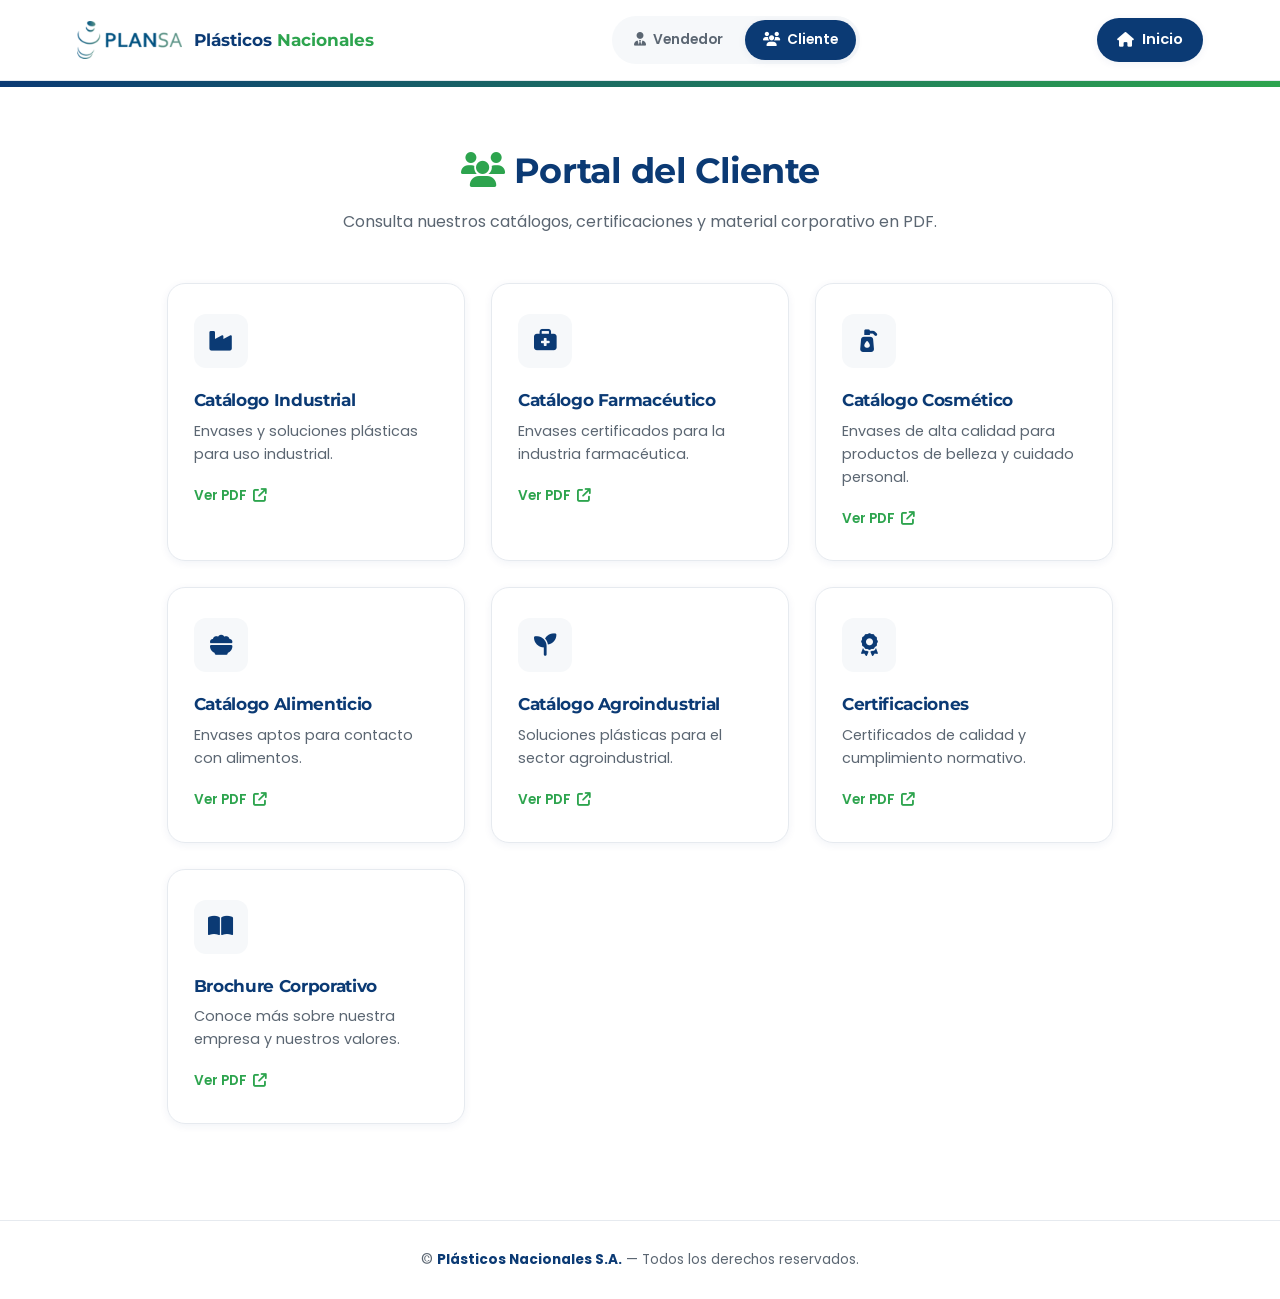
==== cliente.html @ 2fb3976a "Add files via upload" ====
<!DOCTYPE html>
<html lang="es">
<head>
  <meta charset="UTF-8">
  <meta name="viewport" content="width=device-width, initial-scale=1.0">
  <title>Portal Cliente | Plásticos Nacionales S.A.</title>
  <meta name="description" content="Catálogos, certificaciones y material corporativo de Plásticos Nacionales S.A.">

  <link rel="preconnect" href="https://fonts.googleapis.com">
  <link rel="preconnect" href="https://fonts.gstatic.com" crossorigin>
  <link href="https://fonts.googleapis.com/css2?family=Montserrat:wght@600;700;800&family=Poppins:wght@400;500;600&display=swap" rel="stylesheet">

  <link rel="stylesheet" href="https://cdnjs.cloudflare.com/ajax/libs/font-awesome/6.5.1/css/all.min.css">

  <link rel="stylesheet" href="css/estilos.css">
</head>
<body>

  <!-- ============================================================
       BARRA SUPERIOR
       ============================================================ -->
  <header class="navbar">
    <a href="index.html" class="navbar__marca">
      <img src="img/logo.png" alt="Logo Plásticos Nacionales" class="navbar__logo">
      <span class="navbar__nombre">Plásticos <span>Nacionales</span></span>
    </a>

    <!-- Selector rápido para saltar entre el portal de Vendedor y el de Cliente -->
    <nav class="navbar__tabs" aria-label="Cambiar de portal">
      <a href="vendedor.html" class="navbar__tab">
        <i class="fa-solid fa-user-tie"></i><span> Vendedor</span>
      </a>
      <a href="cliente.html" class="navbar__tab activo">
        <i class="fa-solid fa-users"></i><span> Cliente</span>
      </a>
    </nav>

    <a href="index.html" class="btn-inicio">
      <i class="fa-solid fa-house"></i>
      <span>Inicio</span>
    </a>
  </header>
  <div class="ola-decorativa" aria-hidden="true"></div>

  <!-- ============================================================
       CONTENIDO: CATÁLOGOS DEL CLIENTE
       ============================================================ -->
  <main class="contenido">

    <div class="contenido__encabezado">
      <h1><i class="fa-solid fa-users" style="color:var(--verde-corporativo); margin-right:10px;"></i>Portal del Cliente</h1>
      <p>Consulta nuestros catálogos, certificaciones y material corporativo en PDF.</p>
    </div>

    <!-- ============================================================
         TARJETAS DE CATÁLOGOS
         ------------------------------------------------------------
         👉 CÓMO CAMBIAR LOS ARCHIVOS PDF:
         Reemplaza el archivo correspondiente dentro de la carpeta
         /pdf/ manteniendo el MISMO NOMBRE (por ejemplo catalogo1.pdf),
         o bien cambia el valor de href="" por la nueva ruta.

         Todas las tarjetas abren el PDF en una pestaña nueva
         (target="_blank").
         ============================================================ -->
    <div class="grid-tarjetas">

      <a href="pdf/catalogo1.pdf" target="_blank" rel="noopener noreferrer" class="tarjeta">
        <div class="tarjeta__icono"><i class="fa-solid fa-industry"></i></div>
        <h3 class="tarjeta__titulo">Catálogo Industrial</h3>
        <p class="tarjeta__desc">Envases y soluciones plásticas para uso industrial.</p>
        <span class="tarjeta__enlace">Ver PDF <i class="fa-solid fa-arrow-up-right-from-square"></i></span>
      </a>

      <a href="pdf/catalogo2.pdf" target="_blank" rel="noopener noreferrer" class="tarjeta">
        <div class="tarjeta__icono"><i class="fa-solid fa-briefcase-medical"></i></div>
        <h3 class="tarjeta__titulo">Catálogo Farmacéutico</h3>
        <p class="tarjeta__desc">Envases certificados para la industria farmacéutica.</p>
        <span class="tarjeta__enlace">Ver PDF <i class="fa-solid fa-arrow-up-right-from-square"></i></span>
      </a>

      <a href="pdf/catalogo3.pdf" target="_blank" rel="noopener noreferrer" class="tarjeta">
        <div class="tarjeta__icono"><i class="fa-solid fa-pump-soap"></i></div>
        <h3 class="tarjeta__titulo">Catálogo Cosmético</h3>
        <p class="tarjeta__desc">Envases de alta calidad para productos de belleza y cuidado personal.</p>
        <span class="tarjeta__enlace">Ver PDF <i class="fa-solid fa-arrow-up-right-from-square"></i></span>
      </a>

      <a href="pdf/catalogo4.pdf" target="_blank" rel="noopener noreferrer" class="tarjeta">
        <div class="tarjeta__icono"><i class="fa-solid fa-bowl-food"></i></div>
        <h3 class="tarjeta__titulo">Catálogo Alimenticio</h3>
        <p class="tarjeta__desc">Envases aptos para contacto con alimentos.</p>
        <span class="tarjeta__enlace">Ver PDF <i class="fa-solid fa-arrow-up-right-from-square"></i></span>
      </a>

      <a href="pdf/catalogo5.pdf" target="_blank" rel="noopener noreferrer" class="tarjeta">
        <div class="tarjeta__icono"><i class="fa-solid fa-seedling"></i></div>
        <h3 class="tarjeta__titulo">Catálogo Agroindustrial</h3>
        <p class="tarjeta__desc">Soluciones plásticas para el sector agroindustrial.</p>
        <span class="tarjeta__enlace">Ver PDF <i class="fa-solid fa-arrow-up-right-from-square"></i></span>
      </a>

      <a href="pdf/certificaciones.pdf" target="_blank" rel="noopener noreferrer" class="tarjeta">
        <div class="tarjeta__icono"><i class="fa-solid fa-award"></i></div>
        <h3 class="tarjeta__titulo">Certificaciones</h3>
        <p class="tarjeta__desc">Certificados de calidad y cumplimiento normativo.</p>
        <span class="tarjeta__enlace">Ver PDF <i class="fa-solid fa-arrow-up-right-from-square"></i></span>
      </a>

      <a href="pdf/brochure.pdf" target="_blank" rel="noopener noreferrer" class="tarjeta">
        <div class="tarjeta__icono"><i class="fa-solid fa-book-open"></i></div>
        <h3 class="tarjeta__titulo">Brochure Corporativo</h3>
        <p class="tarjeta__desc">Conoce más sobre nuestra empresa y nuestros valores.</p>
        <span class="tarjeta__enlace">Ver PDF <i class="fa-solid fa-arrow-up-right-from-square"></i></span>
      </a>

    </div>

  </main>

  <footer class="footer">
    <p>&copy; <strong>Plásticos Nacionales S.A.</strong> — Todos los derechos reservados.</p>
  </footer>

  <script src="js/script.js"></script>
</body>
</html>
---- css/estilos.css ----
/* ============================================================
   ESTILOS.CSS
   Plásticos Nacionales S.A. — Hoja de estilos principal
   ============================================================
   Este archivo controla el diseño visual de TODO el sitio:
   index.html, vendedor.html y cliente.html.

   ORGANIZACIÓN DE ESTE ARCHIVO:
   1. Variables de color y tipografía (fácil edición)
   2. Reset y estilos base
   3. Barra superior (navbar)
   4. Pantalla principal (index)
   5. Tarjetas de menú (vendedor / cliente)
   6. Pie de página (footer)
   7. Animaciones
   8. Responsive (tablet y celular)
   ============================================================ */


/* ============================================================
   1. VARIABLES GLOBALES
   ------------------------------------------------------------
   👉 PARA CAMBIAR LOS COLORES DE TODO EL SITIO, edita solo
   los valores aquí abajo. Se aplican automáticamente en
   todas las páginas.
   ============================================================ */
:root {
  /* Colores corporativos (tomados del logo) */
  --azul-corporativo: #0B3A74;
  --azul-oscuro: #082B57;
  --verde-corporativo: #2DA44E;
  --verde-oscuro: #23883E;

  /* Colores de apoyo */
  --blanco: #FFFFFF;
  --gris-fondo: #F6F8FA;      /* fondo suave alterno */
  --gris-texto: #5B6672;      /* texto secundario */
  --gris-borde: #E6EAEF;      /* bordes sutiles */
  --texto-principal: #14213D;

  /* Sombras suaves (estilo Apple / Stripe) */
  --sombra-suave: 0 2px 8px rgba(11, 58, 116, 0.06);
  --sombra-media: 0 12px 32px rgba(11, 58, 116, 0.12);
  --sombra-hover: 0 20px 40px rgba(11, 58, 116, 0.16);

  /* Bordes redondeados */
  --radio-chico: 12px;
  --radio-medio: 18px;
  --radio-grande: 28px;

  /* Tipografía
     👉 Cambia aquí si prefieres usar Montserrat en vez de Poppins
     (recuerda actualizar también el <link> de Google Fonts en el <head>). */
  --fuente-titulos: 'Montserrat', sans-serif;
  --fuente-texto: 'Poppins', sans-serif;

  /* Transiciones */
  --transicion-suave: 0.35s cubic-bezier(0.22, 1, 0.36, 1);
}


/* ============================================================
   2. RESET Y ESTILOS BASE
   ============================================================ */
* {
  margin: 0;
  padding: 0;
  box-sizing: border-box;
}

html {
  scroll-behavior: smooth;
}

body {
  font-family: var(--fuente-texto);
  color: var(--texto-principal);
  background-color: var(--blanco);
  line-height: 1.6;
  -webkit-font-smoothing: antialiased;
  overflow-x: hidden;
}

h1, h2, h3 {
  font-family: var(--fuente-titulos);
  font-weight: 700;
  color: var(--azul-corporativo);
  letter-spacing: -0.02em;
}

a {
  text-decoration: none;
  color: inherit;
}

img {
  max-width: 100%;
  display: block;
}

ul {
  list-style: none;
}

button {
  font-family: inherit;
  border: none;
  cursor: pointer;
  background: none;
}

/* Foco visible para accesibilidad con teclado */
a:focus-visible,
button:focus-visible {
  outline: 3px solid var(--verde-corporativo);
  outline-offset: 3px;
  border-radius: var(--radio-chico);
}

/* Respeta la preferencia de "reducir movimiento" del sistema operativo */
@media (prefers-reduced-motion: reduce) {
  *, *::before, *::after {
    animation-duration: 0.01ms !important;
    animation-iteration-count: 1 !important;
    transition-duration: 0.01ms !important;
    scroll-behavior: auto !important;
  }
}


/* ============================================================
   3. BARRA SUPERIOR (NAVBAR)
   ------------------------------------------------------------
   Aparece en vendedor.html y cliente.html.
   Contiene: logo pequeño + nombre de la empresa + botón Inicio.
   ============================================================ */
.navbar {
  position: sticky;
  top: 0;
  z-index: 100;
  display: flex;
  align-items: center;
  justify-content: space-between;
  gap: 16px;
  padding: 16px 6%;
  background: rgba(255, 255, 255, 0.85);
  backdrop-filter: blur(10px);
  -webkit-backdrop-filter: blur(10px);
  border-bottom: 1px solid var(--gris-borde);
}

.navbar__marca {
  display: flex;
  align-items: center;
  gap: 12px;
}

.navbar__logo {
  height: 38px;
  width: auto;
  border-radius: 6px;
}

.navbar__nombre {
  font-family: var(--fuente-titulos);
  font-weight: 700;
  font-size: 1.05rem;
  color: var(--azul-corporativo);
  white-space: nowrap;
}

.navbar__nombre span {
  color: var(--verde-corporativo);
}

/* Botón "Inicio" de la barra superior */
.btn-inicio {
  display: inline-flex;
  align-items: center;
  gap: 8px;
  padding: 10px 20px;
  border-radius: 999px;
  background: var(--azul-corporativo);
  color: var(--blanco);
  font-weight: 600;
  font-size: 0.92rem;
  transition: transform var(--transicion-suave), background var(--transicion-suave), box-shadow var(--transicion-suave);
  box-shadow: var(--sombra-suave);
}

.btn-inicio:hover {
  background: var(--verde-corporativo);
  transform: translateY(-2px);
  box-shadow: var(--sombra-media);
}

/* Franja decorativa tipo "ola" bajo la barra superior
   (hace eco del mantel/logo de la marca) */
.ola-decorativa {
  width: 100%;
  height: 6px;
  background: linear-gradient(90deg, var(--azul-corporativo) 0%, var(--verde-corporativo) 100%);
}


/* ============================================================
   4. PANTALLA PRINCIPAL (index.html)
   ============================================================ */
.hero {
  position: relative;
  min-height: 100vh;
  display: flex;
  flex-direction: column;
  align-items: center;
  justify-content: center;
  text-align: center;
  padding: 48px 6% 80px;
  overflow: hidden;
}

/* Fondo con "olas" suaves inspiradas en el logo de la marca.
   Son formas SVG a color, con muy baja opacidad, puramente decorativas. */
.hero__fondo {
  position: absolute;
  inset: 0;
  z-index: -1;
  pointer-events: none;
}

.hero__fondo svg {
  position: absolute;
  width: 140%;
  max-width: 1400px;
  left: 50%;
  transform: translateX(-50%);
}

.hero__fondo .ola-1 {
  top: -10%;
  opacity: 0.10;
}

.hero__fondo .ola-2 {
  bottom: -18%;
  opacity: 0.08;
  transform: translateX(-50%) rotate(180deg);
}

.hero__logo {
  width: 220px;
  margin-bottom: 28px;
  animation: apareceSuave 0.9s var(--transicion-suave) both;
}

.hero__titulo {
  font-size: clamp(1.8rem, 4vw, 2.6rem);
  margin-bottom: 10px;
  animation: apareceSuave 0.9s var(--transicion-suave) both;
  animation-delay: 0.1s;
}

.hero__subtitulo {
  color: var(--gris-texto);
  font-size: clamp(1rem, 2vw, 1.15rem);
  max-width: 480px;
  margin-bottom: 56px;
  animation: apareceSuave 0.9s var(--transicion-suave) both;
  animation-delay: 0.2s;
}

/* Contenedor de las dos tarjetas grandes (Vendedor / Cliente) */
.opciones {
  display: flex;
  flex-wrap: wrap;
  justify-content: center;
  gap: 32px;
  width: 100%;
  max-width: 780px;
}

.tarjeta-opcion {
  position: relative;
  flex: 1 1 300px;
  max-width: 340px;
  background: var(--blanco);
  border-radius: var(--radio-grande);
  padding: 48px 32px;
  box-shadow: var(--sombra-media);
  border: 1px solid var(--gris-borde);
  transition: transform var(--transicion-suave), box-shadow var(--transicion-suave), border-color var(--transicion-suave);
  animation: apareceSuave 0.9s var(--transicion-suave) both;
}

.tarjeta-opcion:nth-child(1) { animation-delay: 0.3s; }
.tarjeta-opcion:nth-child(2) { animation-delay: 0.4s; }

.tarjeta-opcion:hover {
  transform: translateY(-10px) scale(1.02);
  box-shadow: var(--sombra-hover);
  border-color: transparent;
}

.tarjeta-opcion__icono {
  width: 76px;
  height: 76px;
  margin: 0 auto 22px;
  border-radius: 50%;
  display: flex;
  align-items: center;
  justify-content: center;
  font-size: 2rem;
  color: var(--blanco);
  background: linear-gradient(135deg, var(--azul-corporativo), var(--azul-oscuro));
  transition: transform var(--transicion-suave);
}

/* La tarjeta de cliente usa el acento verde en su icono, para diferenciarlas */
.tarjeta-opcion--cliente .tarjeta-opcion__icono {
  background: linear-gradient(135deg, var(--verde-corporativo), var(--verde-oscuro));
}

.tarjeta-opcion:hover .tarjeta-opcion__icono {
  transform: scale(1.1) rotate(-4deg);
}

.tarjeta-opcion__titulo {
  font-size: 1.3rem;
  margin-bottom: 8px;
}

.tarjeta-opcion__desc {
  color: var(--gris-texto);
  font-size: 0.95rem;
}

.tarjeta-opcion__flecha {
  margin-top: 20px;
  font-size: 0.88rem;
  font-weight: 600;
  color: var(--verde-corporativo);
  display: inline-flex;
  align-items: center;
  gap: 6px;
  transition: gap var(--transicion-suave);
}

.tarjeta-opcion:hover .tarjeta-opcion__flecha {
  gap: 12px;
}


/* ============================================================
   5. SECCIÓN DE TARJETAS DE MENÚ (vendedor.html / cliente.html)
   ============================================================ */
.contenido {
  max-width: 1100px;
  margin: 0 auto;
  padding: 56px 6% 96px;
}

.contenido__encabezado {
  text-align: center;
  max-width: 640px;
  margin: 0 auto 48px;
  animation: apareceSuave 0.8s var(--transicion-suave) both;
}

.contenido__encabezado h1 {
  font-size: clamp(1.6rem, 3.5vw, 2.2rem);
  margin-bottom: 10px;
}

.contenido__encabezado p {
  color: var(--gris-texto);
}

/* Grid responsivo de tarjetas */
.grid-tarjetas {
  display: grid;
  grid-template-columns: repeat(auto-fit, minmax(240px, 1fr));
  gap: 26px;
}

.tarjeta {
  position: relative;
  background: var(--blanco);
  border: 1px solid var(--gris-borde);
  border-radius: var(--radio-medio);
  padding: 30px 26px;
  box-shadow: var(--sombra-suave);
  transition: transform var(--transicion-suave), box-shadow var(--transicion-suave), border-color var(--transicion-suave);
  opacity: 0;
  animation: apareceSuave 0.7s var(--transicion-suave) forwards;
}

.tarjeta:hover {
  transform: translateY(-8px);
  box-shadow: var(--sombra-hover);
  border-color: transparent;
}

/* Franja superior de color que aparece al pasar el mouse */
.tarjeta::before {
  content: "";
  position: absolute;
  top: 0;
  left: 26px;
  right: 26px;
  height: 3px;
  border-radius: 0 0 4px 4px;
  background: linear-gradient(90deg, var(--azul-corporativo), var(--verde-corporativo));
  transform: scaleX(0);
  transform-origin: left;
  transition: transform var(--transicion-suave);
}

.tarjeta:hover::before {
  transform: scaleX(1);
}

.tarjeta__icono {
  width: 54px;
  height: 54px;
  border-radius: var(--radio-chico);
  display: flex;
  align-items: center;
  justify-content: center;
  font-size: 1.4rem;
  color: var(--azul-corporativo);
  background: var(--gris-fondo);
  margin-bottom: 18px;
  transition: transform var(--transicion-suave), background var(--transicion-suave), color var(--transicion-suave);
}

.tarjeta:hover .tarjeta__icono {
  transform: scale(1.12);
  background: var(--verde-corporativo);
  color: var(--blanco);
}

.tarjeta__titulo {
  font-size: 1.08rem;
  margin-bottom: 6px;
}

.tarjeta__desc {
  font-size: 0.9rem;
  color: var(--gris-texto);
  margin-bottom: 16px;
}

.tarjeta__enlace {
  font-size: 0.85rem;
  font-weight: 600;
  color: var(--verde-corporativo);
  display: inline-flex;
  align-items: center;
  gap: 6px;
}

.tarjeta__enlace i {
  transition: transform var(--transicion-suave);
}

.tarjeta:hover .tarjeta__enlace i {
  transform: translateX(4px);
}


/* ============================================================
   5b. SELECTOR RÁPIDO DE PORTAL (tabs "Vendedor | Cliente")
   ------------------------------------------------------------
   Aparece en el centro de la barra superior de vendedor.html y
   cliente.html, para saltar de un portal a otro sin tener que
   volver a la pantalla de Inicio.
   ============================================================ */
.navbar__tabs {
  display: flex;
  align-items: center;
  gap: 4px;
  background: var(--gris-fondo);
  border-radius: 999px;
  padding: 4px;
}

.navbar__tab {
  display: flex;
  align-items: center;
  gap: 7px;
  padding: 9px 18px;
  border-radius: 999px;
  font-size: 0.86rem;
  font-weight: 600;
  color: var(--gris-texto);
  transition: background var(--transicion-suave), color var(--transicion-suave);
}

.navbar__tab:hover {
  color: var(--azul-corporativo);
}

/* La pestaña de la página en la que ya estás se marca en azul */
.navbar__tab.activo,
.navbar__tab.activo:hover {
  background: var(--azul-corporativo);
  color: var(--blanco);
  box-shadow: var(--sombra-suave);
}


/* ============================================================
   6. PIE DE PÁGINA (FOOTER)
   ============================================================ */
.footer {
  text-align: center;
  padding: 28px 6%;
  border-top: 1px solid var(--gris-borde);
  color: var(--gris-texto);
  font-size: 0.85rem;
}

.footer strong {
  color: var(--azul-corporativo);
}


/* ============================================================
   7. ANIMACIONES
   ============================================================ */
@keyframes apareceSuave {
  from {
    opacity: 0;
    transform: translateY(18px);
  }
  to {
    opacity: 1;
    transform: translateY(0);
  }
}

/* Clase que se agrega vía JavaScript cuando una tarjeta entra en pantalla
   (ver js/script.js — sección "Animación al hacer scroll") */
.en-vista {
  opacity: 1 !important;
}


/* ============================================================
   7b. PANTALLA DE ACCESO CON CONTRASEÑA (solo vendedor.html)
   ------------------------------------------------------------
   Mientras el <body> tenga la clase "bloqueado", se oculta todo
   el contenido de la página y solo se ve esta tarjeta de acceso.
   El JavaScript que la controla está en js/acceso-vendedor.js
   👉 La contraseña se cambia en ese archivo, NO aquí.
   ============================================================ */
body.bloqueado > .navbar,
body.bloqueado > .ola-decorativa,
body.bloqueado > .contenido,
body.bloqueado > .footer {
  display: none;
}

.candado {
  display: none; /* se activa solo cuando el body tiene la clase "bloqueado" */
  position: fixed;
  inset: 0;
  z-index: 200;
  align-items: center;
  justify-content: center;
  padding: 24px;
  background: var(--gris-fondo);
}

body.bloqueado .candado {
  display: flex;
}

.candado__caja {
  width: 100%;
  max-width: 380px;
  background: var(--blanco);
  border-radius: var(--radio-grande);
  padding: 44px 36px;
  text-align: center;
  box-shadow: var(--sombra-media);
  border: 1px solid var(--gris-borde);
  animation: apareceSuave 0.6s var(--transicion-suave) both;
}

.candado__logo {
  width: 120px;
  margin: 0 auto 22px;
}

.candado__icono {
  width: 54px;
  height: 54px;
  margin: 0 auto 18px;
  border-radius: 50%;
  display: flex;
  align-items: center;
  justify-content: center;
  font-size: 1.25rem;
  color: var(--blanco);
  background: linear-gradient(135deg, var(--azul-corporativo), var(--azul-oscuro));
}

.candado__caja h2 {
  font-size: 1.2rem;
  margin-bottom: 8px;
}

.candado__caja p {
  color: var(--gris-texto);
  font-size: 0.88rem;
  margin-bottom: 24px;
}

.candado__form {
  display: flex;
  flex-direction: column;
  gap: 14px;
}

.candado__input {
  width: 100%;
  padding: 13px 16px;
  border-radius: var(--radio-chico);
  border: 1px solid var(--gris-borde);
  font-family: var(--fuente-texto);
  font-size: 0.95rem;
  text-align: center;
  transition: border-color var(--transicion-suave), box-shadow var(--transicion-suave);
}

.candado__input:focus {
  outline: none;
  border-color: var(--azul-corporativo);
  box-shadow: 0 0 0 4px rgba(11, 58, 116, 0.12);
}

.candado__boton {
  padding: 13px 16px;
  border-radius: var(--radio-chico);
  background: var(--verde-corporativo);
  color: var(--blanco);
  font-weight: 600;
  font-size: 0.95rem;
  transition: background var(--transicion-suave), transform var(--transicion-suave);
}

.candado__boton:hover {
  background: var(--verde-oscuro);
  transform: translateY(-2px);
}

.candado__error {
  margin-top: 14px;
  color: #C0392B;
  font-size: 0.85rem;
  font-weight: 500;
}


/* ============================================================
   8. RESPONSIVE — TABLET Y CELULAR
   ============================================================ */
@media (max-width: 900px) {
  .contenido {
    padding: 40px 6% 72px;
  }
}

@media (max-width: 640px) {
  .navbar {
    padding: 14px 5%;
  }

  .navbar__nombre {
    font-size: 0.92rem;
  }

  .btn-inicio span {
    display: none; /* en celular solo se ve el ícono de "Inicio" */
  }

  .btn-inicio {
    padding: 10px 14px;
  }

  /* En celular las pestañas Vendedor/Cliente muestran solo el ícono,
     para que quepan junto al logo y al botón Inicio */
  .navbar__tab span {
    display: none;
  }

  .navbar__tab {
    padding: 9px 12px;
  }

  .hero {
    padding: 36px 6% 64px;
  }

  .hero__logo {
    width: 170px;
  }

  .opciones {
    flex-direction: column;
    align-items: stretch;
  }

  .tarjeta-opcion {
    max-width: 100%;
    padding: 36px 26px;
  }

  .grid-tarjetas {
    grid-template-columns: 1fr;
  }
}
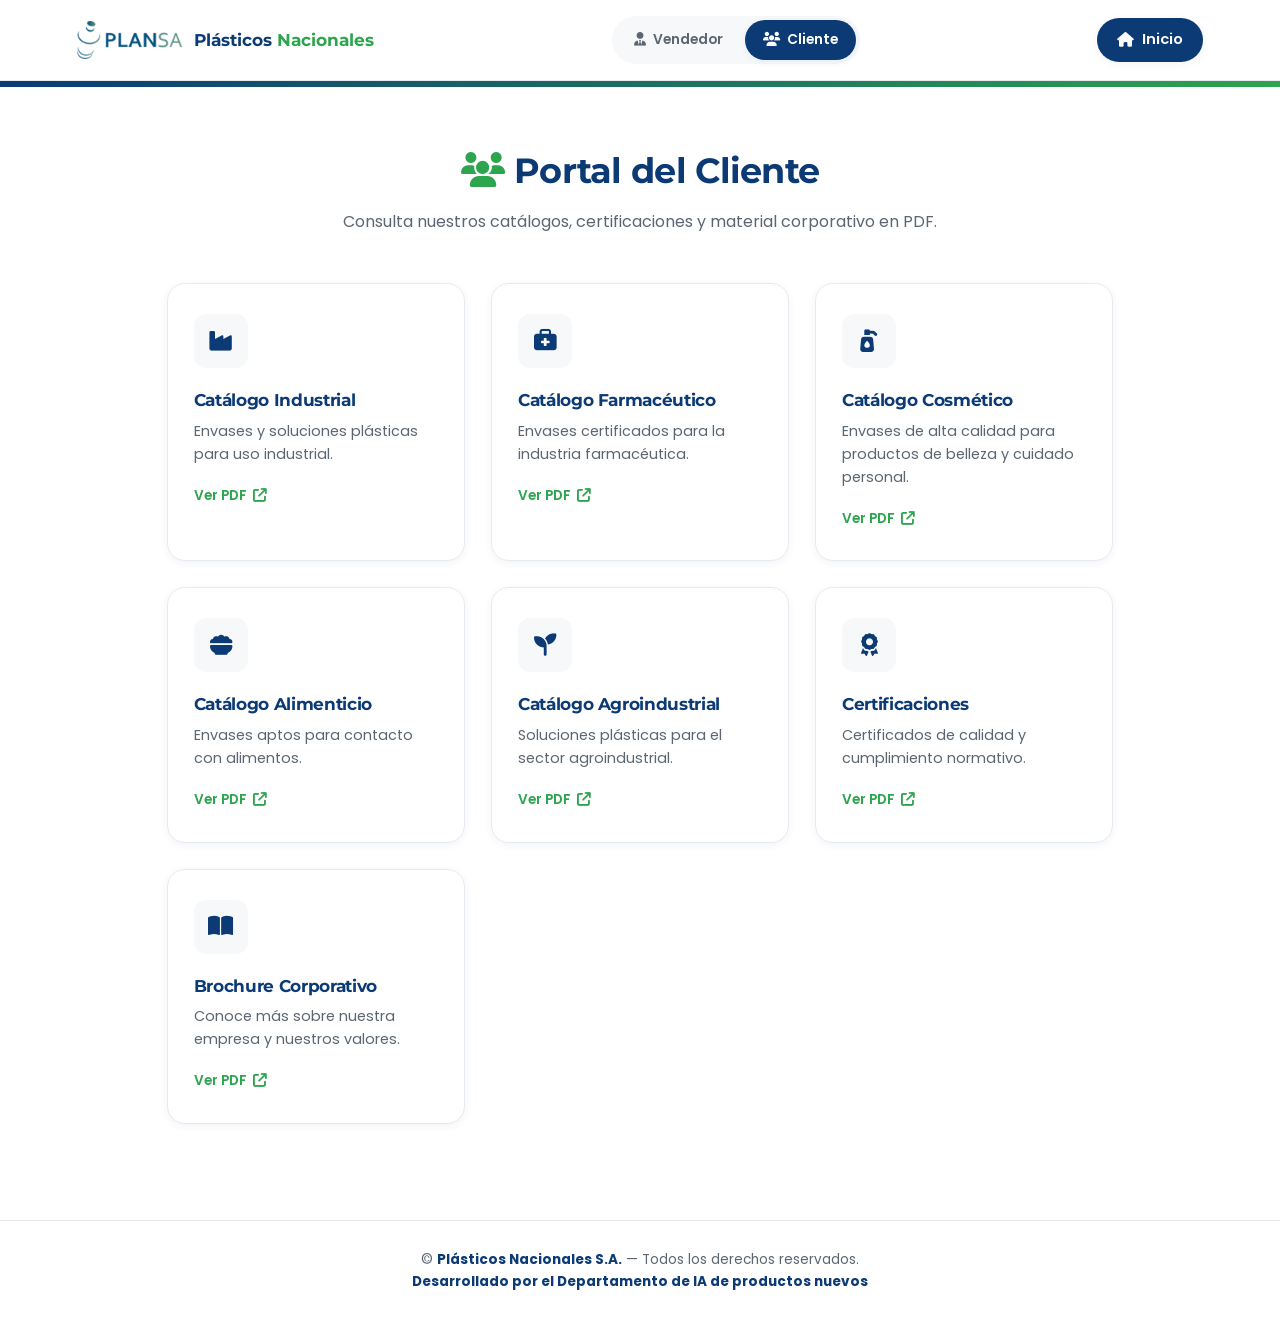
==== commit ad846b5e: "Update cliente.html" ====
--- a/cliente.html
+++ b/cliente.html
@@ -120,6 +120,7 @@
 
   <footer class="footer">
     <p>&copy; <strong>Plásticos Nacionales S.A.</strong> — Todos los derechos reservados.</p>
+    <p><strong>Desarrollado por el Departamento de IA de productos nuevos</strong></p>
   </footer>
 
   <script src="js/script.js"></script>
